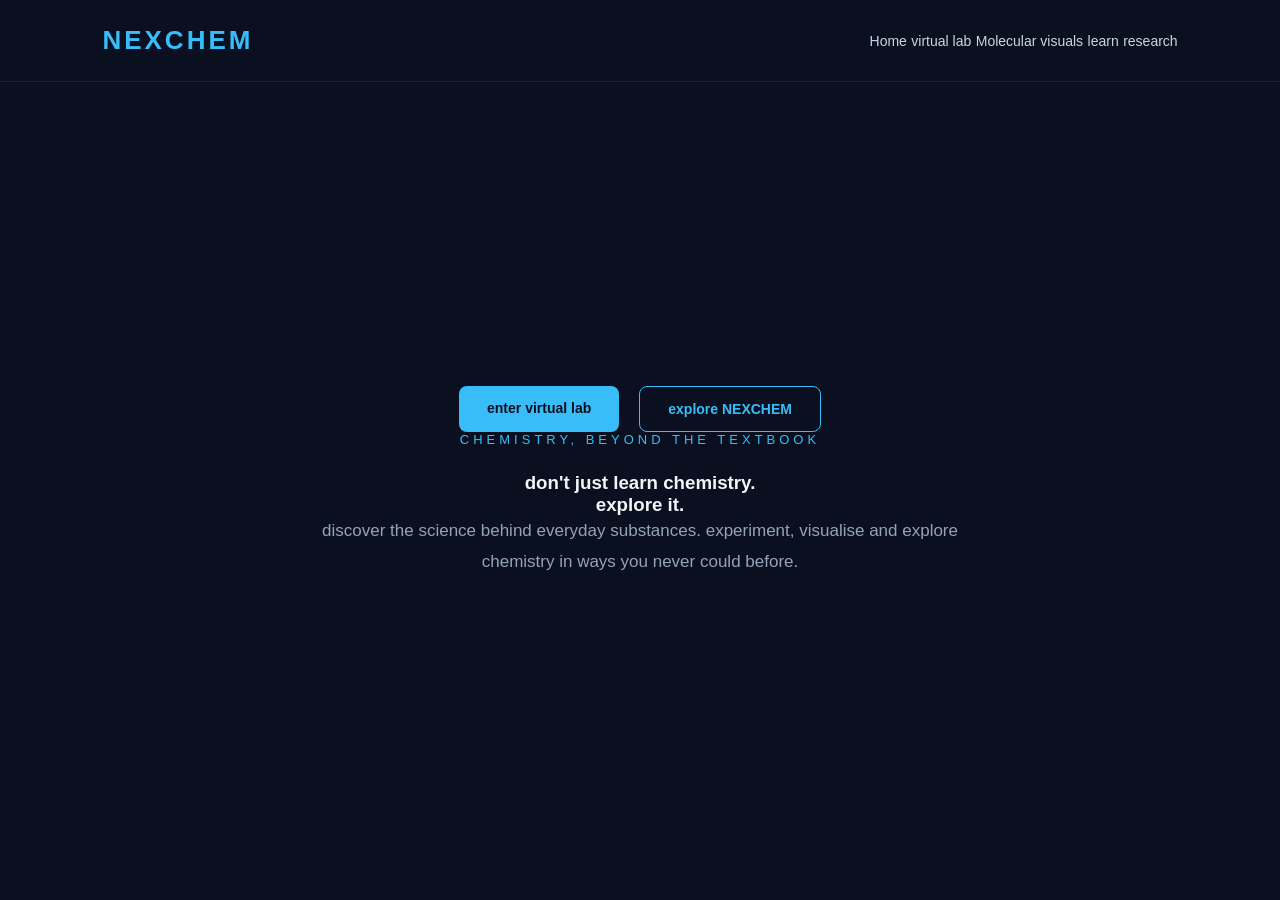
==== index.html @ d13e2ab3 "Rename Index.html to index.html" ====
<!DOCTYPE html>  <html lang="en">  
    <head>  
        <meta charset="UTF-8">  
        <title> NEXCHEM | Chemistry, Beyond the Textbook</title>  
        <meta name="viewport" content="width=device-width, initial-scale=1.0">  
        <meta name="description" content="A space to explore chemistry through experiments, molecular visualisation and discovery.">  
        <link rel="stylesheet" href="css/style.css">  
    </head>  
    <body>  
        <section id="home">     
        <header>   
            <div class="logo">NEXCHEM</div>  
            <nav>  
                <a href="#home">Home</a>  
                <a href="#lab">virtual lab</a>  
                <a href="#visual">Molecular visuals</a>  
                <a href="#learn">learn</a>  
                <a href="#research">research</a>          
                </nav>  
        </header>  
        <section class="hero">   
            <div class="hero-buttons">  
                <a href="#lab" class="primary-button">enter virtual lab</a>  
                <a href="#modules" class="secondary-button">explore NEXCHEM</a>  
            </div> 
            <p class="tagline">CHEMISTRY, BEYOND THE TEXTBOOK</p>  
            <h1>don't just learn chemistry.<br>explore it.</h1>  
            <p class="hero-description">  
                discover the science behind everyday substances.  
                experiment, visualise and explore chemistry in ways you never could before.  
            </p> 
        </section>
        </section>  
    </body>  
</html>
---- css/style.css ----
*{
    margin: 0;
    padding: 0;
    box-sizing: border-box;
}
body {
    background-color: #0b1020;
    color: #f1f5f9;
    font-family: arial, sans-serif;
}
header {
    display: flex;
    justify-content: space-between;
    align-items: center;
    padding: 25px 8%;
    border-bottom: 1px solid rgba(255, 255, 255, 0.08);
}
.logo {
    font-size: 26px;
    font-weight: bold;
    letter-spacing: 3px;
    color: #38bdf8;
}
nav a {
    text-decoration: none;
    color: #cbd5e1;
    font-size: 14px;
    transition: 0.3s;
}
nav a:hover {
    color: #38bdf8;
}
.hero {
    min-height: 85vh;
    display: flex;
    flex-direction: column;
    justify-content: center;
    align-items: center;
    text-align: center;
    padding: 80px 10%;
}
.tagline {
    color: #38bdf8;
    font-size: 13px;
    letter-spacing: 4px;
    margin-bottom: 25px;
}
.hero-description {
    max-width: 650px;
    color: #94a3b8;
    font-size: 17px;
    line-height: 1.8;
}
.hero-buttons {
    display: flex;
    gap: 20px;
    margin-top: 35px;
    flex-wrap: wrap;
    justify-content: center;
}
.primary-button,
.secondary-button {
    padding: 14px 28px;
    border-radius: 8px;
    text-decoration: none;
    font-size: 14px;
    font-weight: bold;
    transition: 0.3s;
}
.primary-button {
    background: #38bdf8;
    color: #0b1020;
}
.secondary-button {
    border: 1px solid #38bdf8;
    color: #38bdf8;
}
.primary-button:hover {
    background: #7dd3fc;
    transform: translateY(-3px);
}
.secondary-button:hover {
    background: rgba(56, 189, 248, 0.1);
    transform: translateY(-3px);
}
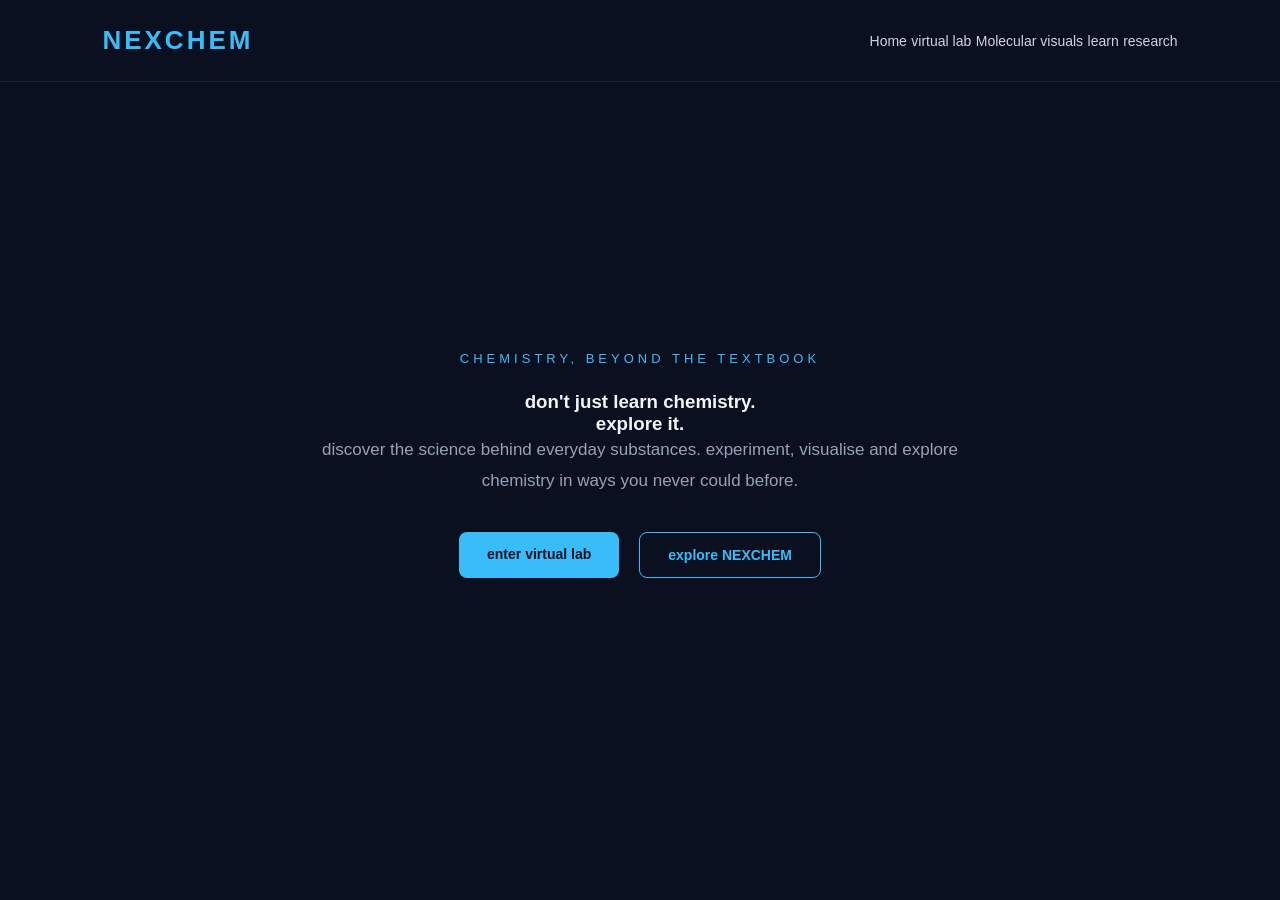
==== commit 3ee58211: "Update index.html" ====
--- a/index.html
+++ b/index.html
@@ -19,16 +19,16 @@
                 </nav>  
         </header>  
         <section class="hero">   
-            <div class="hero-buttons">  
-                <a href="#lab" class="primary-button">enter virtual lab</a>  
-                <a href="#modules" class="secondary-button">explore NEXCHEM</a>  
-            </div> 
             <p class="tagline">CHEMISTRY, BEYOND THE TEXTBOOK</p>  
             <h1>don't just learn chemistry.<br>explore it.</h1>  
             <p class="hero-description">  
                 discover the science behind everyday substances.  
                 experiment, visualise and explore chemistry in ways you never could before.  
             </p> 
+               <div class="hero-buttons">  
+                <a href="#lab" class="primary-button">enter virtual lab</a>  
+                <a href="#modules" class="secondary-button">explore NEXCHEM</a>  
+            </div> 
         </section>
         </section>  
     </body>  
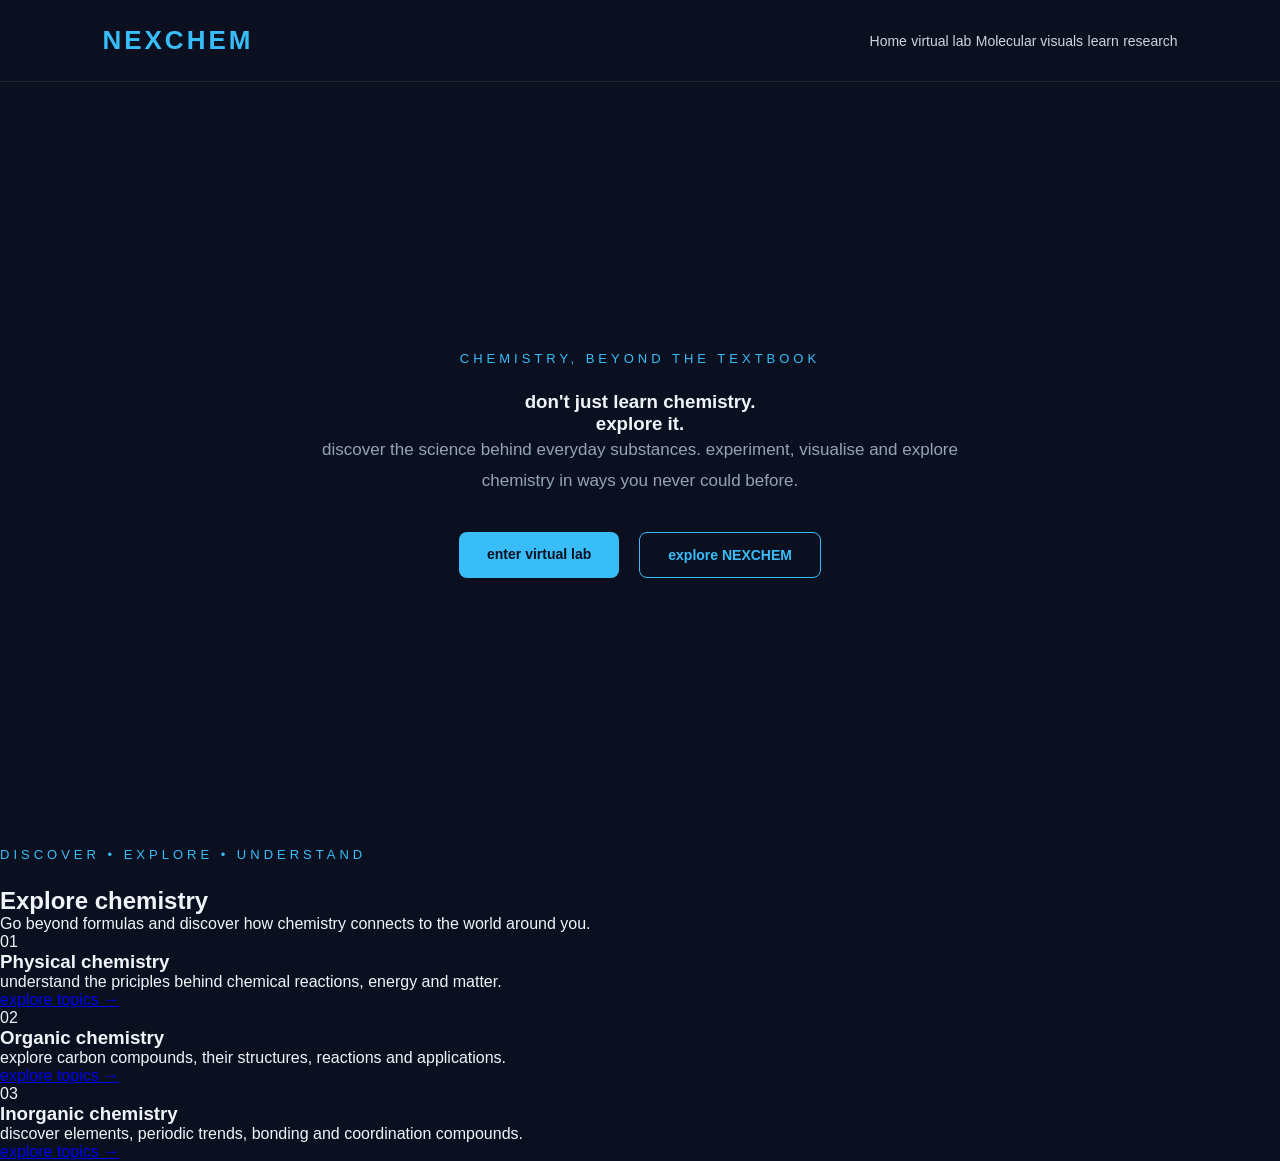
==== commit e3588111: "Update index.html" ====
--- a/index.html
+++ b/index.html
@@ -30,6 +30,35 @@
                 <a href="#modules" class="secondary-button">explore NEXCHEM</a>  
             </div> 
         </section>
-        </section>  
+        </section> 
+        <section id="explore">
+            <div class="section-heading">
+        <p class="tagline"> DISCOVER • EXPLORE • UNDERSTAND </p>
+        <h2> Explore chemistry </h2>
+        <p> 
+            Go beyond formulas and discover how chemistry connects to the world around you.
+        </p>
+              </div>
+            <div class="chemistry-cards">
+                <div class="chem-card">
+                    <span class="card-number">01</span>
+                    <h3> Physical chemistry </h3>
+                    <p> understand the priciples behind chemical reactions, energy and matter.</p>
+                    <a href="#"> explore topics → </a>
+                </div>
+                <div class="chem-card">
+                    <span class="card-number">02</span>
+                    <h3>Organic chemistry</h3>
+                    <p> explore carbon compounds, their structures, reactions and applications.</p>
+                    <a href="#"> explore topics → </a>
+                </div>
+                <div class="chem-card">
+                    <span class="card-number">03</span>
+                    <h3>Inorganic chemistry</h3>
+                    <p> discover elements, periodic trends, bonding and coordination compounds.</p>
+                    <a href="#"> explore topics →</a>
+                </div>
+            </div>             
+     </section>
     </body>  
 </html>
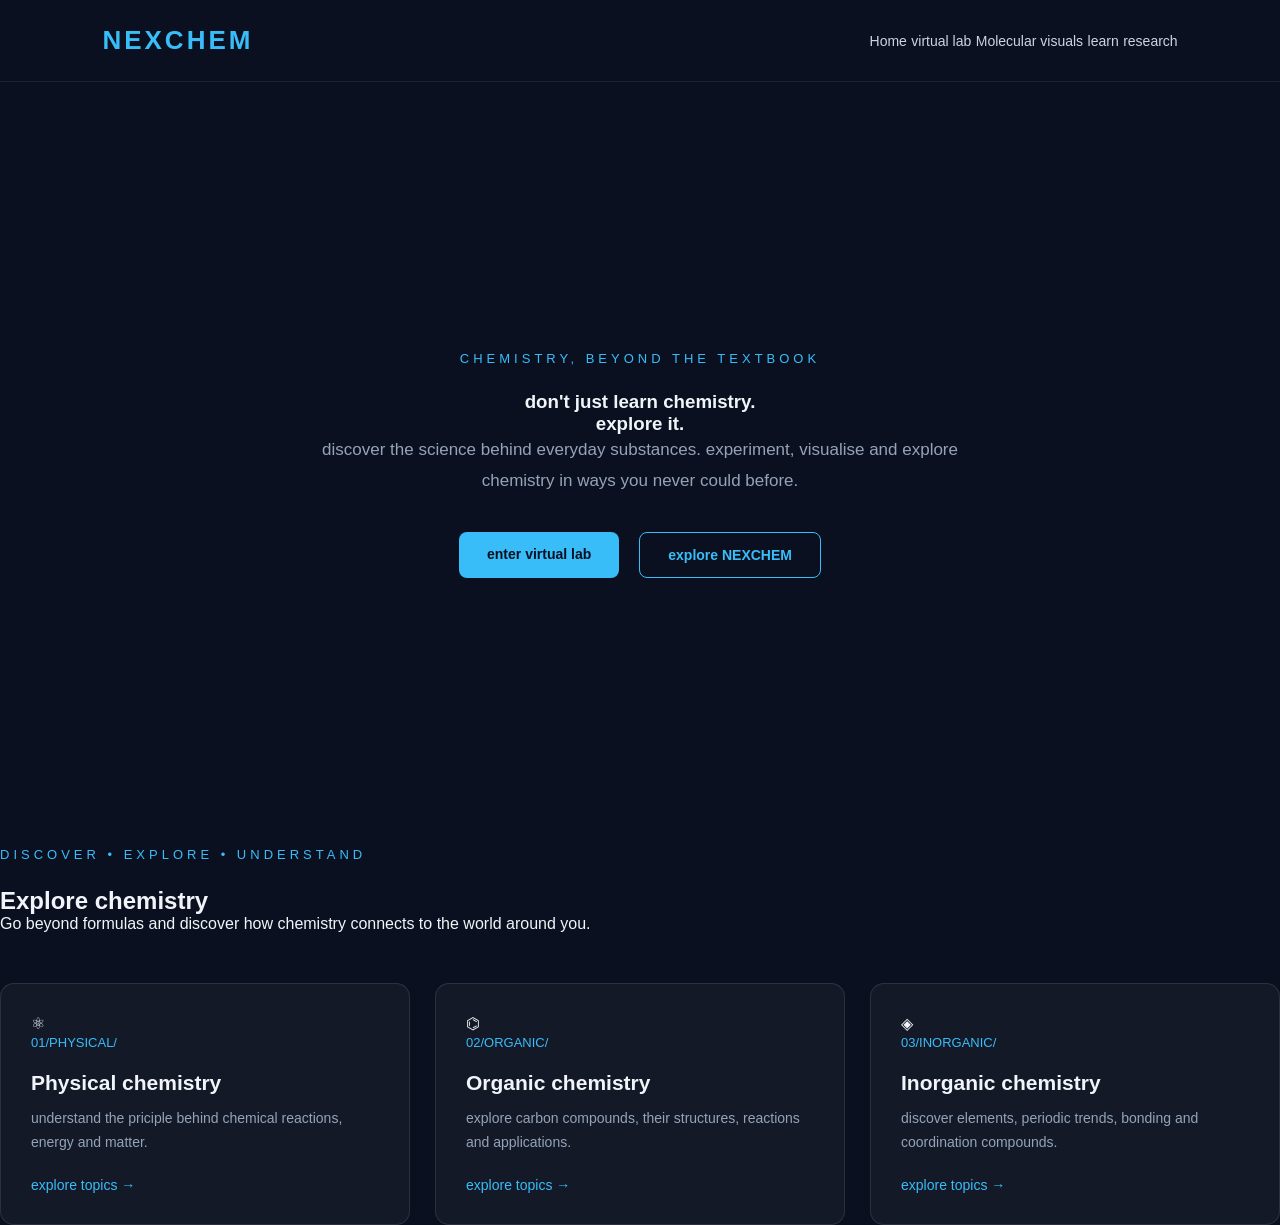
==== commit 3fd90c3c: "Fix spelling errors in chemistry card descriptions Corrected spelling errors in the descriptions of " ====
--- a/index.html
+++ b/index.html
@@ -41,19 +41,22 @@
               </div>
             <div class="chemistry-cards">
                 <div class="chem-card">
-                    <span class="card-number">01</span>
+                    <div class="chem-symbol">⚛</div>
+                    <span class="card-number">01/PHYSICAL/</span>
                     <h3> Physical chemistry </h3>
-                    <p> understand the priciples behind chemical reactions, energy and matter.</p>
+                    <p> understand the priciple behind chemical reactions, energy and matter.</p>
                     <a href="#"> explore topics → </a>
                 </div>
                 <div class="chem-card">
-                    <span class="card-number">02</span>
+                    <div class="chem-symbol">⌬ </div>
+                    <span class="card-number">02/ORGANIC/</span>
                     <h3>Organic chemistry</h3>
                     <p> explore carbon compounds, their structures, reactions and applications.</p>
                     <a href="#"> explore topics → </a>
                 </div>
                 <div class="chem-card">
-                    <span class="card-number">03</span>
+                    <div class="chem-symbol">◈</div>
+                    <span class="card-number">03/INORGANIC/</span>
                     <h3>Inorganic chemistry</h3>
                     <p> discover elements, periodic trends, bonding and coordination compounds.</p>
                     <a href="#"> explore topics →</a>
--- a/css/style.css
+++ b/css/style.css
@@ -83,4 +83,40 @@
     background: rgba(56, 189, 248, 0.1);
     transform: translateY(-3px);
 }
-    
+    .chemistry-cards {
+        display: grid;
+        grid-template-columns: repeat(3, 1fr);
+        gap: 25px;
+        margin-top: 50px;
+    }
+.chem-card {
+    background: rgba(255, 255, 255, 0.04);
+    border: 1px solid rgba(255, 255, 255, 0.1);
+    border-radius: 14px;
+    padding: 30px;
+    transition: 0.3s;
+}
+.chem-card:hover {
+    border-color:#38bdf8;
+    transform: translateY(-5px);
+}
+.card-number {
+    color: #38bdf8;
+    font-size: 13px;
+}
+.chem-card h3 {
+    margin: 20px 0 12px;
+font-size: 21px;
+}
+.chem-card p {
+    color: #94a3b8;
+    line-height: 1.7;
+    font-size: 14px;
+}
+.chem-card a {
+    display: inline-block;
+    margin-top: 22px;
+    color: #38bdf8;
+    text-decoration: none;
+    font-size: 14px;
+}
